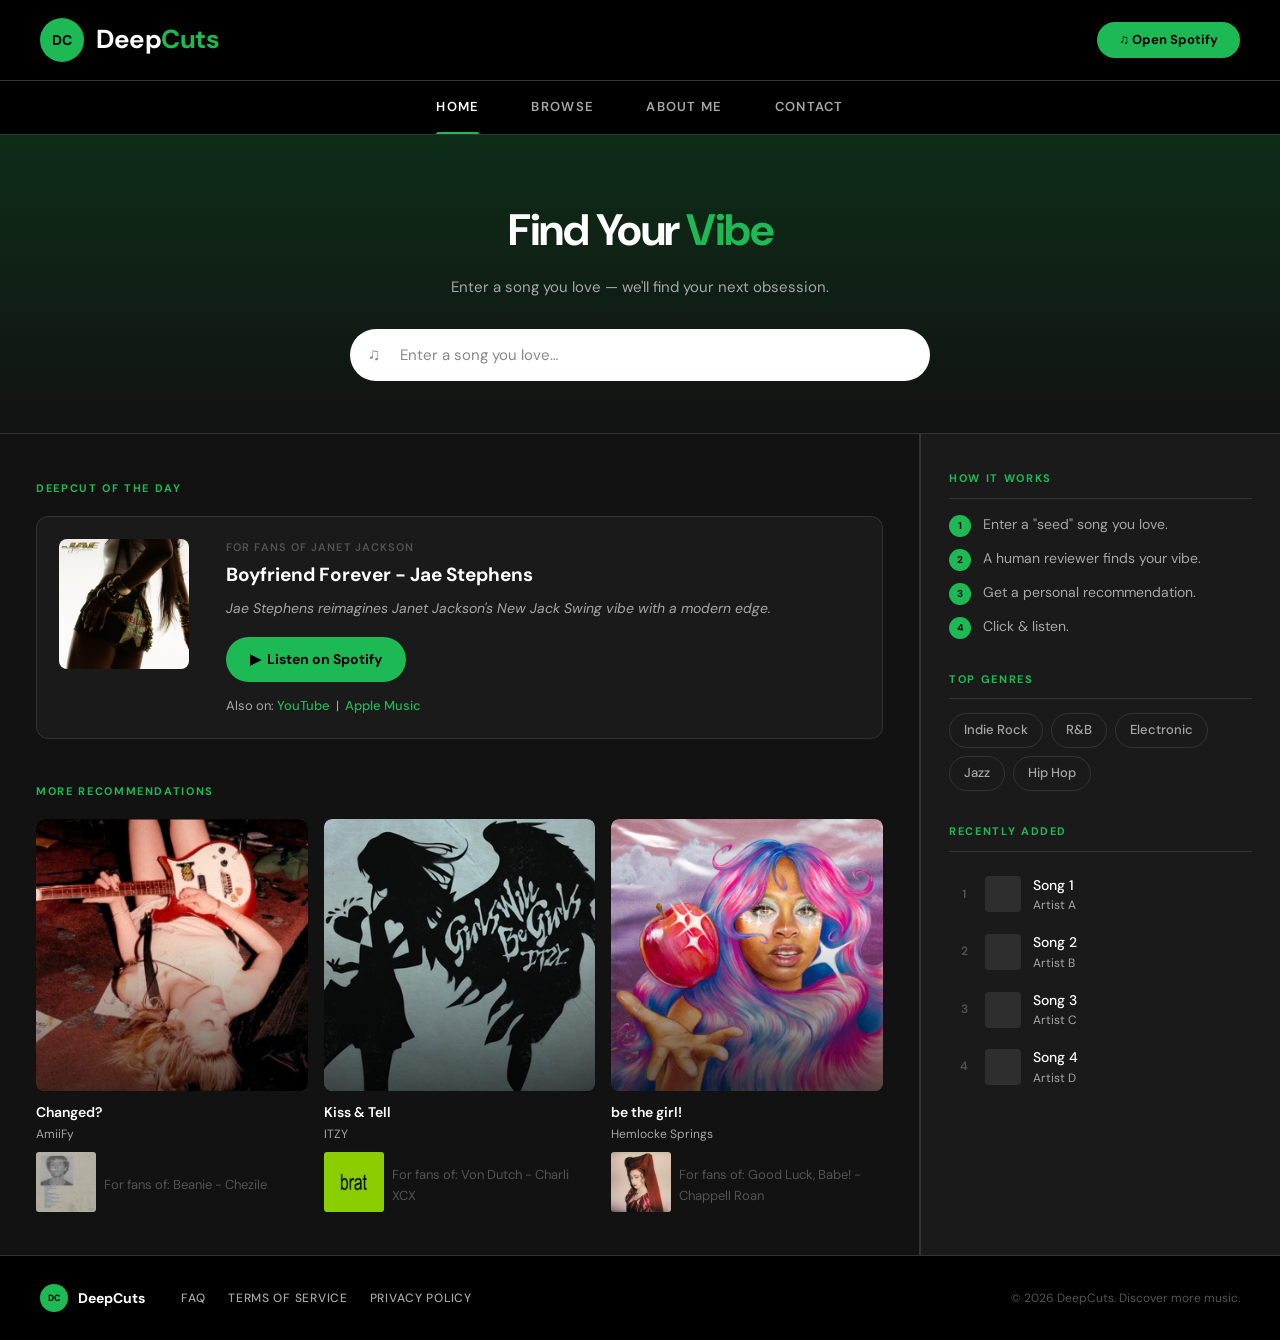
==== index.html @ 5f9bac2a "Add files via upload" ====
<!DOCTYPE html>
<html lang="en">
<head>
  <meta charset="UTF-8">
  <meta name="viewport" content="width=device-width, initial-scale=1.0">
  <meta name="description" content="DeepCuts - Discover music the algorithm missed. Human curated song recommendations based on your taste.">
  <meta name="author" content="DeepCuts">
  <title>DeepCuts - Discover Music</title>
  <link href="https://fonts.googleapis.com/css2?family=DM+Sans:wght@300;400;500;600;700&display=swap" rel="stylesheet">
  <link rel="stylesheet" href="style.css">
</head>
<body>

  <!-- header -->
  <header class="topbar">
    <div class="logo">
      <div class="logo-circle">DC</div>
      <span class="logo-text">Deep<em>Cuts</em></span>
    </div>
    <a href="https://www.spotify.com" target="_blank" class="btn-spotify-top">&#9835; Open Spotify</a>
  </header>

  <!-- nav -->
  <nav>
    <ul>
      <li><a href="index.html" class="active">Home</a></li>
      <li><a href="browse.html">Browse</a></li>
      <li><a href="about.html">About Me</a></li>
      <li><a href="contact.html">Contact</a></li>
    </ul>
  </nav>

  <!-- search hero -->
  <section class="hero">
    <h1>Find Your <em>Vibe</em></h1>
    <p class="hero-sub">Enter a song you love — we'll find your next obsession.</p>
    <div class="search-wrap">
      <span class="search-icon">&#9835;</span>
      <input type="text" placeholder="Enter a song you love…">
    </div>
  </section>

  <!-- main content -->
  <main class="main-grid">

    <!-- left column -->
    <div class="col-left">

      <p class="section-label">DeepCut of the Day</p>

      <!-- featured recommendation -->
      <div class="deepcut-card">
        <img src="TotalSellout.jpg" alt="Total Sellout Album Cover" style="width: 130px; height: 130px; border-radius: 8px; object-fit: cover; flex-shrink: 0;">
        <div class="deepcut-info" style="padding-left: 15px;">
          <p style="font-size: 11px; color: #535353; font-weight: 600; text-transform: uppercase; letter-spacing: 0.1em; margin-bottom: 4px;">For fans of Janet Jackson</p>
          <h2>Boyfriend Forever - Jae Stephens</h2>
          <p class="vibe-desc">Jae Stephens reimagines Janet Jackson's New Jack Swing vibe with a modern edge.</p>
          <a href="https://open.spotify.com/track/6o4tdluxrx4gDOyuweL866?si=fa3138bc7e5a4d0a" target="_blank" class="btn-play">&#9654;&nbsp; Listen on Spotify</a>
          <p class="listen-links">Also on: <a href="#">YouTube</a> &nbsp;|&nbsp; <a href="#">Apple Music</a></p>
        </div>
      </div>

      <p class="section-label">More Recommendations</p>

      <div class="collections-grid">

        <div class="collection-item">
          <a href="https://open.spotify.com/track/40tZACTazLin0giQYAF8It" target="_blank">
            <div class="collection-cover"><img src="Amiify.png" alt="Changed? Album Cover"></div>
          </a>
          <p class="collection-name">Changed?</p>
          <p class="collection-sub">AmiiFy</p>
          <div style="display: flex; align-items: center; gap: 8px; margin-top: 8px;">
            <a href="https://open.spotify.com/track/5e0b9LgOfi3aJSKXFcOWRe" target="_blank">
              <img src="Chezile.jpg" alt="Beanie Seed Cover" style="width: 60px; height: 60px; border-radius: 3px; object-fit: cover; flex-shrink: 0;">
            </a>
            <p style="font-size: 13px; color: #535353;">For fans of: Beanie - Chezile</p>
          </div>
        </div>

        <div class="collection-item">
          <a href="https://open.spotify.com/track/4VdEbMZUwvUqTK9ezuRwcc" target="_blank">
            <div class="collection-cover"><img src="GWBG.png" alt="Kiss and Tell Album Cover"></div>
          </a>
          <p class="collection-name">Kiss &amp; Tell</p>
          <p class="collection-sub">ITZY</p>
          <div style="display: flex; align-items: center; gap: 8px; margin-top: 8px;">
            <a href="https://open.spotify.com/track/3Y1EvIgEVw51XtgNEgpz5c" target="_blank">
              <img src="brat.png" alt="Von Dutch Seed Cover" style="width: 60px; height: 60px; border-radius: 3px; object-fit: cover; flex-shrink: 0;">
            </a>
            <p style="font-size: 13px; color: #535353;">For fans of: Von Dutch - Charli XCX</p>
          </div>
        </div>

        <div class="collection-item">
          <a href="https://open.spotify.com/track/1jHNzk2mWZ8VnGcVewl4Nn" target="_blank">
            <div class="collection-cover"><img src="Hemlocke.jpg" alt="be the girl Album Cover"></div>
          </a>
          <p class="collection-name">be the girl!</p>
          <p class="collection-sub">Hemlocke Springs</p>
          <div style="display: flex; align-items: center; gap: 8px; margin-top: 8px;">
            <a href="https://open.spotify.com/track/0WbMK4wrZ1wFSty9F7FCgu" target="_blank">
              <img src="Chappell.png" alt="Good Luck Babe Seed Cover" style="width: 60px; height: 60px; border-radius: 3px; object-fit: cover; flex-shrink: 0;">
            </a>
            <p style="font-size: 13px; color: #535353;">For fans of: Good Luck, Babe! - Chappell Roan</p>
          </div>
        </div>

      </div>

    </div>

    <div class="divider-v"></div>

    <!-- right column -->
    <div class="col-right">

      <div class="right-section">
        <h3>How It Works</h3>
        <ul class="how-steps">
          <li><span class="step-dot">1</span><span>Enter a "seed" song you love.</span></li>
          <li><span class="step-dot">2</span><span>A human reviewer finds your vibe.</span></li>
          <li><span class="step-dot">3</span><span>Get a personal recommendation.</span></li>
          <li><span class="step-dot">4</span><span>Click &amp; listen.</span></li>
        </ul>
      </div>

      <div class="right-section">
        <h3>Top Genres</h3>
        <div class="genre-list">
          <span class="genre-tag">Indie Rock</span>
          <span class="genre-tag">R&amp;B</span>
          <span class="genre-tag">Electronic</span>
          <span class="genre-tag">Jazz</span>
          <span class="genre-tag">Hip Hop</span>
        </div>
      </div>

      <div class="right-section">
        <h3>Recently Added</h3>
        <div class="recent-list">
          <div class="recent-item">
            <span class="recent-num">1</span>
            <div class="recent-thumb"></div>
            <div class="recent-info">
              <p class="recent-song">Song 1</p>
              <p class="recent-artist">Artist A</p>
            </div>
            <div class="recent-play">&#9654;</div>
          </div>
          <div class="recent-item">
            <span class="recent-num">2</span>
            <div class="recent-thumb"></div>
            <div class="recent-info">
              <p class="recent-song">Song 2</p>
              <p class="recent-artist">Artist B</p>
            </div>
            <div class="recent-play">&#9654;</div>
          </div>
          <div class="recent-item">
            <span class="recent-num">3</span>
            <div class="recent-thumb"></div>
            <div class="recent-info">
              <p class="recent-song">Song 3</p>
              <p class="recent-artist">Artist C</p>
            </div>
            <div class="recent-play">&#9654;</div>
          </div>
          <div class="recent-item">
            <span class="recent-num">4</span>
            <div class="recent-thumb"></div>
            <div class="recent-info">
              <p class="recent-song">Song 4</p>
              <p class="recent-artist">Artist D</p>
            </div>
            <div class="recent-play">&#9654;</div>
          </div>
        </div>
      </div>

    </div>
  </main>

  <!-- footer -->
  <footer>
    <div class="footer-left">
      <div class="footer-logo">
        <div class="footer-logo-mark">DC</div>
        <span class="footer-logo-name">DeepCuts</span>
      </div>
      <div class="footer-links">
        <a href="#">FAQ</a>
        <a href="#">Terms of Service</a>
        <a href="#">Privacy Policy</a>
      </div>
    </div>
    <p class="footer-copy">&copy; 2026 DeepCuts. Discover more music.</p>
  </footer>

</body>
</html>
---- style.css ----
/* DeepCuts - Main Stylesheet */

*, *::before, *::after { box-sizing: border-box; margin: 0; padding: 0; }

:root {
  --black:        #121212;
  --surface:      #1a1a1a;
  --surface2:     #242424;
  --surface3:     #2e2e2e;
  --border:       #333333;
  --green:        #1db954;
  --green-bright: #1ed760;
  --green-glow:   rgba(29, 185, 84, 0.15);
  --white:        #ffffff;
  --muted:        #a7a7a7;
  --dimmed:       #535353;
}

body {
  font-family: 'DM Sans', sans-serif;
  background: var(--black);
  color: var(--white);
  font-size: 15px;
  line-height: 1.6;
}

a { color: inherit; text-decoration: none; }

/* ── TOP BAR ── */
.topbar {
  display: flex;
  align-items: center;
  justify-content: space-between;
  padding: 18px 40px;
  background: #000;
  border-bottom: 1px solid var(--border);
  position: sticky;
  top: 0;
  z-index: 100;
}

.logo { display: flex; align-items: center; gap: 12px; }

.logo-circle {
  width: 44px;
  height: 44px;
  border-radius: 50%;
  background: var(--green);
  display: flex;
  align-items: center;
  justify-content: center;
  font-size: 14px;
  font-weight: 700;
  color: #000;
}

.logo-text { font-size: 26px; font-weight: 700; letter-spacing: -0.5px; }
.logo-text em { font-style: normal; color: var(--green); }

.btn-spotify-top {
  padding: 8px 22px;
  border-radius: 20px;
  background: var(--green);
  color: #000;
  font-size: 13px;
  font-weight: 700;
  transition: background 0.15s, transform 0.1s;
}

.btn-spotify-top:hover { background: var(--green-bright); transform: scale(1.03); }

/* ── NAV ── */
nav {
  background: #000;
  border-bottom: 1px solid var(--border);
  padding: 0 40px;
}

nav ul { display: flex; list-style: none; justify-content: center; }

nav ul li a {
  display: block;
  padding: 16px 26px;
  font-size: 13px;
  font-weight: 600;
  letter-spacing: 0.1em;
  text-transform: uppercase;
  color: var(--muted);
  position: relative;
  transition: color 0.2s;
}

nav ul li a::after {
  content: '';
  position: absolute;
  bottom: 0;
  left: 26px;
  right: 26px;
  height: 2px;
  background: var(--green);
  transform: scaleX(0);
  transition: transform 0.2s;
  border-radius: 2px 2px 0 0;
}

nav ul li a:hover,
nav ul li a.active { color: var(--white); }
nav ul li a:hover::after,
nav ul li a.active::after { transform: scaleX(1); }

/* ── HERO ── */
.hero {
  padding: 60px 40px 52px;
  text-align: center;
  background: linear-gradient(180deg, #0d2d18 0%, #121212 100%);
  border-bottom: 1px solid var(--border);
}

.hero h1 { font-size: 44px; font-weight: 700; letter-spacing: -1.5px; margin-bottom: 10px; }
.hero h1 em { font-style: normal; color: var(--green); }
.hero-sub { font-size: 15px; color: var(--muted); margin-bottom: 30px; }

.search-wrap { max-width: 580px; margin: 0 auto; position: relative; }

.search-wrap input {
  width: 100%;
  padding: 16px 20px 16px 50px;
  border: none;
  border-radius: 30px;
  font-family: 'DM Sans', sans-serif;
  font-size: 15px;
  background: var(--white);
  color: #000;
  outline: none;
  transition: box-shadow 0.2s;
}

.search-wrap input::placeholder { color: #888; }
.search-wrap input:focus { box-shadow: 0 0 0 3px var(--green); }

.search-icon {
  position: absolute;
  left: 18px;
  top: 50%;
  transform: translateY(-50%);
  font-size: 17px;
  pointer-events: none;
  color: #888;
}

/* ── PAGE HERO (inner pages) ── */
.page-hero {
  text-align: center;
  padding: 50px 40px;
  background: linear-gradient(180deg, #0d2d18 0%, #121212 100%);
  border-bottom: 1px solid var(--border);
}

.page-hero h1 { font-size: 40px; font-weight: 700; letter-spacing: -1px; margin-bottom: 10px; }
.page-hero h1 em { font-style: normal; color: var(--green); }
.page-hero p { color: var(--muted); font-size: 15px; }

/* ── SECTION LABEL ── */
.section-label {
  font-size: 11px;
  font-weight: 700;
  letter-spacing: 0.15em;
  text-transform: uppercase;
  color: var(--green);
  margin-bottom: 18px;
  margin-top: 10px;
}

/* ── MAIN GRID (home) ── */
.main-grid { display: grid; grid-template-columns: 1fr 1px 360px; min-height: 60vh; }
.divider-v { background: var(--border); }
.col-left { padding: 36px; }

/* ── DEEPCUT CARD ── */
.deepcut-card {
  display: grid;
  grid-template-columns: 130px 1fr;
  gap: 22px;
  margin-bottom: 44px;
  padding: 22px;
  background: var(--surface);
  border-radius: 12px;
  border: 1px solid var(--border);
  transition: background 0.2s;
}

.deepcut-card:hover { background: var(--surface2); }

.album-placeholder {
  background: var(--surface3);
  border-radius: 6px;
  display: flex;
  align-items: center;
  justify-content: center;
  font-size: 11px;
  color: var(--dimmed);
  aspect-ratio: 1;
}

.album-placeholder img {
  width: 100%;
  height: 100%;
  object-fit: cover;
  border-radius: 6px;
}

.deepcut-info h2 { font-size: 19px; font-weight: 700; margin-bottom: 6px; }
.deepcut-info .vibe-desc { font-size: 14px; color: var(--muted); font-style: italic; margin-bottom: 18px; }

.btn-play {
  display: inline-flex;
  align-items: center;
  gap: 8px;
  padding: 11px 24px;
  border-radius: 24px;
  background: var(--green);
  color: #000;
  font-size: 14px;
  font-weight: 700;
  transition: background 0.15s, transform 0.1s;
  margin-bottom: 14px;
}

.btn-play:hover { background: var(--green-bright); transform: scale(1.03); }

.listen-links { font-size: 13px; color: var(--muted); }
.listen-links a { color: var(--green); font-weight: 500; }
.listen-links a:hover { text-decoration: underline; }

/* ── COLLECTIONS ── */
.collections-grid { display: grid; grid-template-columns: repeat(3, 1fr); gap: 16px; margin-top: 18px; }
.collection-item { cursor: pointer; }

.collection-cover {
  background: var(--surface3);
  border-radius: 8px;
  aspect-ratio: 1;
  display: flex;
  align-items: flex-end;
  padding: 12px;
  margin-bottom: 10px;
  position: relative;
  overflow: hidden;
  transition: transform 0.2s;
}

.collection-cover img {
  position: absolute;
  inset: 0;
  width: 100%;
  height: 100%;
  object-fit: cover;
  border-radius: 8px;
}

.collection-item:hover .collection-cover { transform: scale(1.03); }

.collection-cover::after {
  content: '';
  position: absolute;
  inset: 0;
  background: linear-gradient(to bottom, transparent 40%, rgba(0,0,0,0.65));
  z-index: 1;
}

.cover-label { position: relative; z-index: 2; font-size: 11px; color: rgba(255,255,255,0.4); }
.collection-name { font-size: 14px; font-weight: 600; margin-bottom: 2px; }
.collection-sub { font-size: 12px; color: var(--muted); }

/* ── RIGHT COLUMN ── */
.col-right { padding: 36px 28px; background: var(--surface); border-left: 1px solid var(--border); }
.right-section { margin-bottom: 32px; }

.right-section h3 {
  font-size: 11px;
  font-weight: 700;
  letter-spacing: 0.15em;
  text-transform: uppercase;
  color: var(--green);
  margin-bottom: 14px;
  padding-bottom: 10px;
  border-bottom: 1px solid var(--border);
}

.how-steps { list-style: none; display: flex; flex-direction: column; gap: 10px; }

.how-steps li {
  font-size: 14px;
  color: var(--muted);
  display: flex;
  gap: 12px;
  align-items: flex-start;
}

.step-dot {
  width: 22px;
  height: 22px;
  min-width: 22px;
  border-radius: 50%;
  background: var(--green);
  color: #000;
  font-size: 10px;
  font-weight: 700;
  display: flex;
  align-items: center;
  justify-content: center;
  margin-top: 2px;
}

.genre-list { display: flex; flex-wrap: wrap; gap: 8px; }

.genre-tag {
  padding: 6px 14px;
  border: 1.5px solid var(--border);
  border-radius: 20px;
  font-size: 13px;
  font-weight: 500;
  color: var(--muted);
  cursor: pointer;
  transition: border-color 0.15s, color 0.15s, background 0.15s;
}

.genre-tag:hover { border-color: var(--green); color: var(--green); background: var(--green-glow); }

.recent-list { display: flex; flex-direction: column; }

.recent-item {
  display: flex;
  align-items: center;
  gap: 12px;
  padding: 8px 6px;
  border-radius: 6px;
  cursor: pointer;
  transition: background 0.15s;
}

.recent-item:hover { background: var(--surface2); }
.recent-num { font-size: 12px; color: var(--dimmed); font-weight: 600; min-width: 18px; text-align: center; }
.recent-thumb { width: 36px; height: 36px; background: var(--surface3); border-radius: 4px; flex-shrink: 0; overflow: hidden; }
.recent-thumb img { width: 100%; height: 100%; object-fit: cover; }
.recent-info { flex: 1; }
.recent-song { font-size: 14px; font-weight: 500; }
.recent-artist { font-size: 12px; color: var(--muted); }

.recent-play {
  width: 28px;
  height: 28px;
  border-radius: 50%;
  background: var(--green);
  color: #000;
  font-size: 10px;
  display: flex;
  align-items: center;
  justify-content: center;
  opacity: 0;
  transition: opacity 0.15s;
  flex-shrink: 0;
}

.recent-item:hover .recent-play { opacity: 1; }

/* ── ABOUT PAGE ── */
.about-content { max-width: 860px; margin: 0 auto; padding: 48px 40px; }
.about-section { margin-bottom: 48px; }

.about-section h2 {
  font-size: 11px;
  font-weight: 700;
  letter-spacing: 0.15em;
  text-transform: uppercase;
  color: var(--green);
  margin-bottom: 16px;
  padding-bottom: 10px;
  border-bottom: 1px solid var(--border);
}

.about-section p { color: var(--muted); font-size: 15px; line-height: 1.8; margin-bottom: 12px; }

.about-cards { display: flex; gap: 16px; flex-wrap: wrap; margin-top: 10px; }

.about-card {
  background: var(--surface);
  border: 1px solid var(--border);
  border-radius: 12px;
  padding: 22px;
  flex: 1;
  min-width: 200px;
  transition: background 0.2s;
}

.about-card:hover { background: var(--surface2); }
.about-card h3 { color: var(--white); font-size: 15px; margin-bottom: 10px; }
.about-card p { color: var(--muted); font-size: 14px; line-height: 1.7; margin: 0; }

.team-card {
  background: var(--surface);
  border: 1px solid var(--border);
  border-radius: 12px;
  padding: 24px;
  display: flex;
  align-items: center;
  gap: 24px;
}

.team-avatar {
  width: 80px;
  height: 80px;
  min-width: 80px;
  background: var(--surface3);
  border-radius: 50%;
  display: flex;
  align-items: center;
  justify-content: center;
  font-size: 11px;
  color: var(--dimmed);
  overflow: hidden;
}

.team-avatar img { width: 100%; height: 100%; object-fit: cover; border-radius: 50%; }
.team-name { font-size: 18px; font-weight: 700; margin-bottom: 4px; }
.team-role { color: var(--green); font-size: 13px; margin-bottom: 10px; }
.team-bio { color: var(--muted); font-size: 14px; line-height: 1.7; }

/* ── CONTACT PAGE ── */
.contact-content { max-width: 860px; margin: 0 auto; padding: 48px 40px; }

.contact-grid { display: flex; gap: 32px; flex-wrap: wrap; }

.contact-info { flex: 1; min-width: 220px; }

.contact-info h2 {
  font-size: 11px;
  font-weight: 700;
  letter-spacing: 0.15em;
  text-transform: uppercase;
  color: var(--green);
  margin-bottom: 16px;
  padding-bottom: 10px;
  border-bottom: 1px solid var(--border);
}

.contact-info p { color: var(--muted); font-size: 14px; line-height: 1.8; margin-bottom: 20px; }

.contact-detail {
  display: flex;
  align-items: center;
  gap: 12px;
  margin-bottom: 14px;
  color: var(--muted);
  font-size: 14px;
}

.contact-detail span { color: var(--green); font-size: 16px; }
.contact-detail a { color: var(--muted); transition: color 0.15s; }
.contact-detail a:hover { color: var(--green); }

.platform-section { margin-top: 28px; }

.platform-section h2 {
  font-size: 11px;
  font-weight: 700;
  letter-spacing: 0.15em;
  text-transform: uppercase;
  color: var(--green);
  margin-bottom: 16px;
  padding-bottom: 10px;
  border-bottom: 1px solid var(--border);
}

.platform-buttons { display: flex; flex-direction: column; gap: 10px; }

.platform-btn {
  background: var(--surface);
  border: 1px solid var(--border);
  color: var(--muted);
  padding: 12px 16px;
  border-radius: 8px;
  font-size: 13px;
  font-weight: 500;
  display: flex;
  align-items: center;
  gap: 10px;
  transition: border-color 0.2s, color 0.2s, background 0.2s;
}

.platform-btn:hover { border-color: var(--green); color: var(--green); background: var(--green-glow); }

.contact-form-wrap {
  flex: 2;
  min-width: 280px;
  background: var(--surface);
  border: 1px solid var(--border);
  border-radius: 12px;
  padding: 28px;
}

.contact-form-wrap h2 {
  font-size: 11px;
  font-weight: 700;
  letter-spacing: 0.15em;
  text-transform: uppercase;
  color: var(--green);
  margin-bottom: 22px;
  padding-bottom: 10px;
  border-bottom: 1px solid var(--border);
}

.form-group { margin-bottom: 18px; }

.form-group label {
  display: block;
  color: var(--muted);
  font-size: 13px;
  margin-bottom: 6px;
  font-weight: 500;
}

.form-group input,
.form-group select,
.form-group textarea {
  width: 100%;
  padding: 11px 14px;
  background: var(--surface2);
  border: 1px solid var(--border);
  border-radius: 8px;
  color: var(--white);
  font-size: 14px;
  font-family: 'DM Sans', sans-serif;
  outline: none;
  transition: border-color 0.2s;
}

.form-group input:focus,
.form-group select:focus,
.form-group textarea:focus { border-color: var(--green); }

.form-group select option { background: var(--surface2); }
.form-group textarea { resize: vertical; min-height: 110px; }

.form-submit {
  width: 100%;
  padding: 13px;
  background: var(--green);
  color: #000;
  border: none;
  border-radius: 24px;
  font-size: 14px;
  font-weight: 700;
  font-family: 'DM Sans', sans-serif;
  cursor: pointer;
  transition: background 0.15s, transform 0.1s;
}

.form-submit:hover { background: var(--green-bright); transform: scale(1.01); }

/* ── BROWSE PAGE ── */
.browse-content { max-width: 960px; margin: 0 auto; padding: 48px 40px; }
.browse-section { margin-bottom: 52px; }

.browse-section h2 {
  font-size: 11px;
  font-weight: 700;
  letter-spacing: 0.15em;
  text-transform: uppercase;
  color: var(--green);
  margin-bottom: 16px;
  padding-bottom: 10px;
  border-bottom: 1px solid var(--border);
}

.browse-section p { color: var(--muted); font-size: 14px; line-height: 1.8; margin-bottom: 20px; }

/* table */
.song-table { width: 100%; border-collapse: collapse; font-size: 14px; }

.song-table th {
  text-align: left;
  padding: 12px 16px;
  color: var(--green);
  font-size: 11px;
  font-weight: 700;
  letter-spacing: 0.1em;
  text-transform: uppercase;
  border-bottom: 1px solid var(--border);
}

.song-table td {
  padding: 14px 16px;
  color: var(--muted);
  border-bottom: 1px solid var(--border);
  vertical-align: middle;
}

.song-table tr:hover td { background: var(--surface); color: var(--white); }
.song-table td:first-child { color: var(--dimmed); font-weight: 600; }
.song-table .song-title { color: var(--white); font-weight: 500; }

.vibe-badge {
  padding: 4px 10px;
  border: 1px solid var(--border);
  border-radius: 12px;
  font-size: 12px;
  color: var(--muted);
  display: inline-block;
}

/* video */
.video-wrap {
  background: var(--surface);
  border: 1px solid var(--border);
  border-radius: 12px;
  overflow: hidden;
}

.video-wrap video { width: 100%; display: block; max-height: 400px; object-fit: cover; }
.video-caption { padding: 16px 20px; color: var(--muted); font-size: 14px; }
.video-caption strong { color: var(--white); }

/* browse cards */
.browse-cards { display: grid; grid-template-columns: repeat(3, 1fr); gap: 16px; }

.browse-card {
  background: var(--surface);
  border: 1px solid var(--border);
  border-radius: 12px;
  overflow: hidden;
  cursor: pointer;
  transition: background 0.2s, transform 0.2s;
}

.browse-card:hover { background: var(--surface2); transform: translateY(-3px); }

.browse-card-cover {
  aspect-ratio: 1;
  background: var(--surface3);
  display: flex;
  align-items: center;
  justify-content: center;
  font-size: 11px;
  color: var(--dimmed);
  overflow: hidden;
}

.browse-card-cover img { width: 100%; height: 100%; object-fit: cover; }

.browse-card-info { padding: 14px 16px; }
.browse-card-info h3 { font-size: 14px; font-weight: 600; margin-bottom: 4px; }
.browse-card-info p { font-size: 12px; color: var(--muted); }

/* ── FOOTER ── */
footer {
  display: flex;
  align-items: center;
  justify-content: space-between;
  padding: 28px 40px;
  background: #000;
  border-top: 1px solid var(--border);
}

.footer-left { display: flex; align-items: center; gap: 36px; }
.footer-logo { display: flex; align-items: center; gap: 10px; }

.footer-logo-mark {
  width: 28px;
  height: 28px;
  border-radius: 50%;
  background: var(--green);
  display: flex;
  align-items: center;
  justify-content: center;
  font-size: 9px;
  font-weight: 700;
  color: #000;
}

.footer-logo-name { font-size: 14px; font-weight: 700; }
.footer-links { display: flex; gap: 22px; }

.footer-links a {
  font-size: 12px;
  font-weight: 500;
  color: var(--muted);
  text-transform: uppercase;
  letter-spacing: 0.06em;
  transition: color 0.15s;
}

.footer-links a:hover { color: var(--green); }
.footer-copy { font-size: 12px; color: var(--dimmed); }

/* ── RESPONSIVE ── */
@media (max-width: 900px) {
  .topbar { padding: 14px 20px; flex-wrap: wrap; gap: 12px; }
  nav { padding: 0 20px; }
  nav ul { flex-wrap: wrap; justify-content: center; }
  nav ul li a { padding: 12px 14px; }
  .hero, .page-hero { padding: 40px 20px; }
  .hero h1, .page-hero h1 { font-size: 32px; }
  .main-grid { grid-template-columns: 1fr; }
  .divider-v { display: none; }
  .col-left, .col-right { padding: 24px 20px; }
  .col-right { border-left: none; border-top: 1px solid var(--border); }
  .collections-grid, .browse-cards { grid-template-columns: repeat(2, 1fr); }
  .about-content, .contact-content, .browse-content { padding: 32px 20px; }
  footer { flex-direction: column; align-items: flex-start; gap: 16px; padding: 24px 20px; }
  .footer-left { flex-wrap: wrap; gap: 16px; }
}
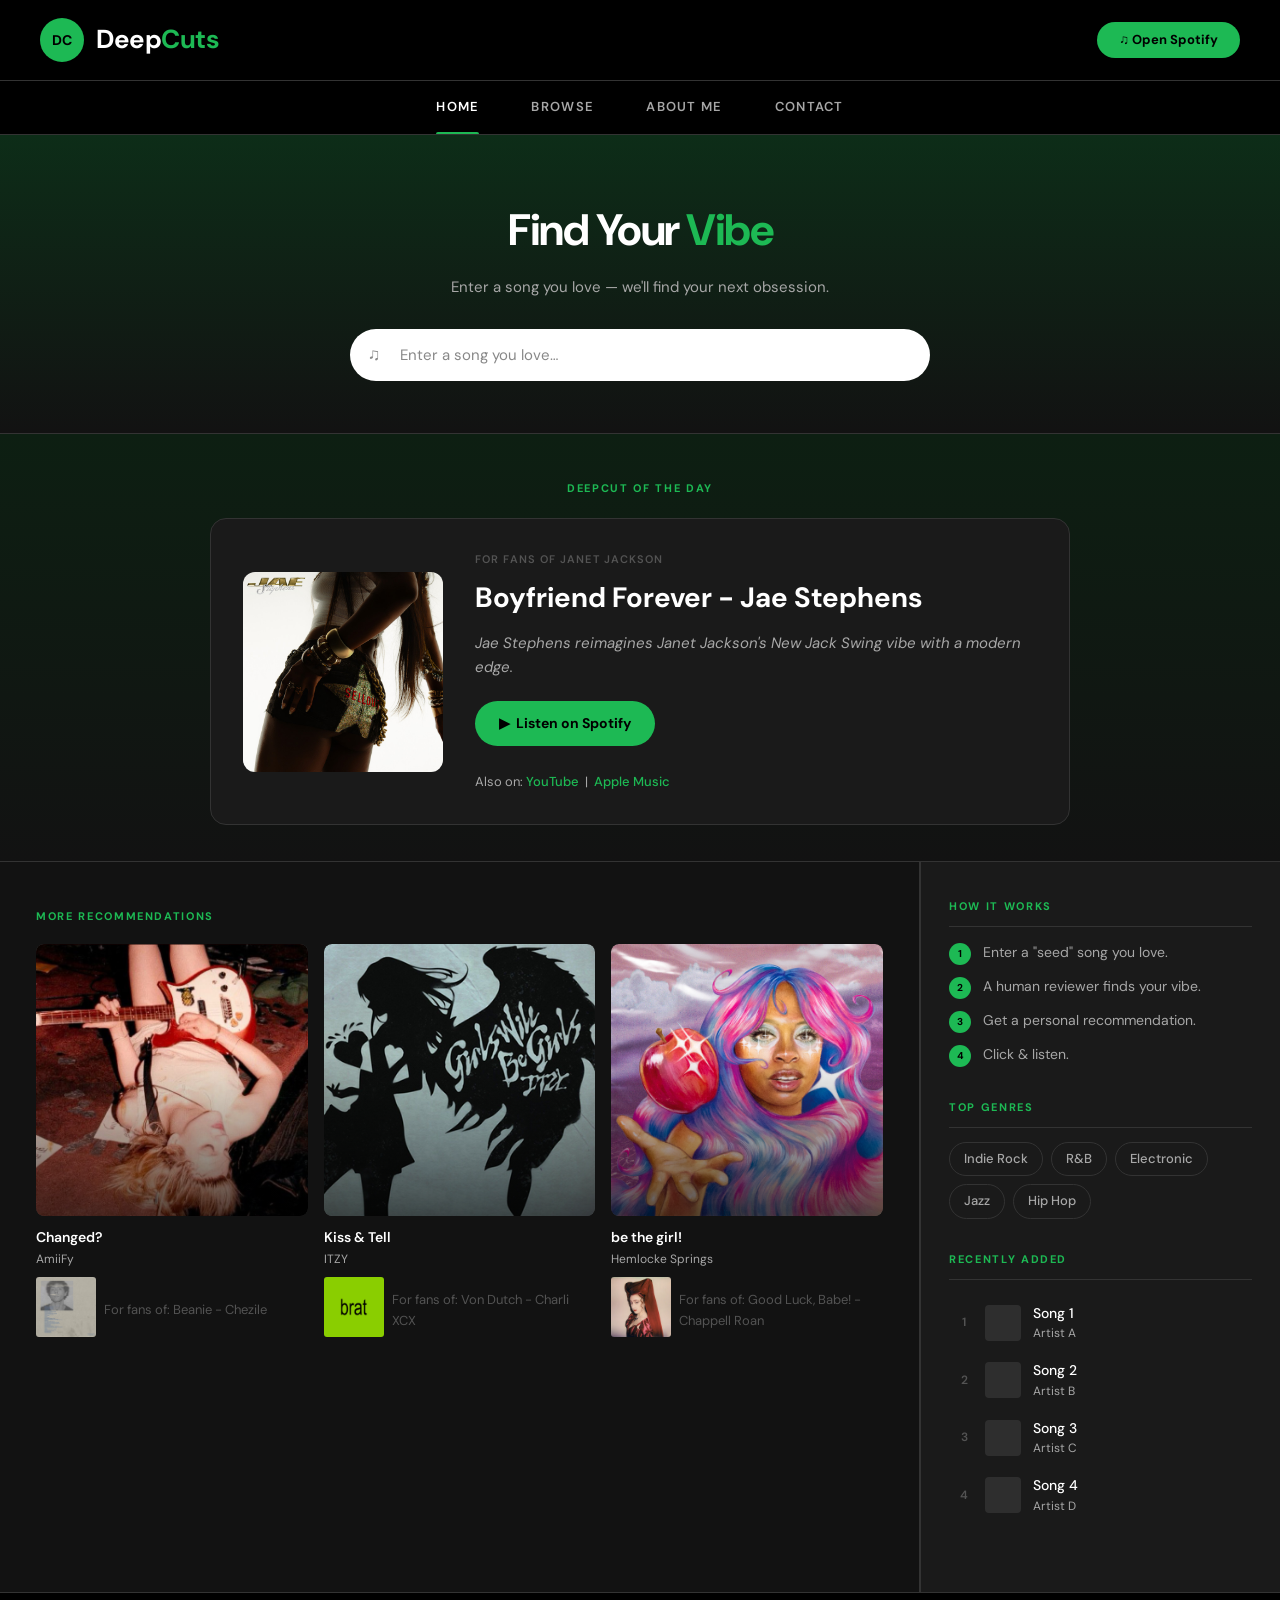
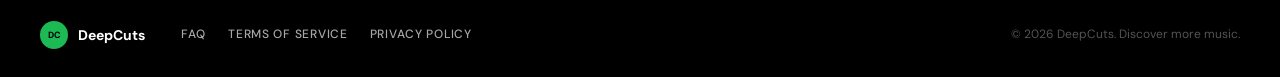
==== commit c5817e81: "Add files via upload" ====
--- a/index.html
+++ b/index.html
@@ -40,25 +40,26 @@
     </div>
   </section>
 
+  <!-- deepcut of the day - full width -->
+  <section style="padding: 36px 40px; border-bottom: 1px solid #333; background: linear-gradient(180deg, #0d1f12 0%, #121212 100%);">
+    <p class="section-label" style="text-align: center; margin-bottom: 20px;">DeepCut of the Day</p>
+    <div style="max-width: 860px; margin: 0 auto; display: flex; gap: 32px; align-items: center; background: #1a1a1a; border: 1px solid #333; border-radius: 16px; padding: 32px;">
+      <img src="TotalSellout.jpg" alt="Total Sellout Album Cover" style="width: 200px; height: 200px; border-radius: 12px; object-fit: cover; flex-shrink: 0;">
+      <div>
+        <p style="font-size: 11px; color: #535353; font-weight: 600; text-transform: uppercase; letter-spacing: 0.1em; margin-bottom: 8px;">For fans of Janet Jackson</p>
+        <h2 style="font-size: 28px; font-weight: 700; margin-bottom: 10px;">Boyfriend Forever - Jae Stephens</h2>
+        <p style="font-size: 15px; color: #a7a7a7; font-style: italic; margin-bottom: 22px;">Jae Stephens reimagines Janet Jackson's New Jack Swing vibe with a modern edge.</p>
+        <a href="https://open.spotify.com/track/6o4tdluxrx4gDOyuweL866?si=fa3138bc7e5a4d0a" target="_blank" class="btn-play">&#9654;&nbsp; Listen on Spotify</a>
+        <p class="listen-links" style="margin-top: 12px;">Also on: <a href="#">YouTube</a> &nbsp;|&nbsp; <a href="#">Apple Music</a></p>
+      </div>
+    </div>
+  </section>
+
   <!-- main content -->
   <main class="main-grid">
 
     <!-- left column -->
     <div class="col-left">
-
-      <p class="section-label">DeepCut of the Day</p>
-
-      <!-- featured recommendation -->
-      <div class="deepcut-card">
-        <img src="TotalSellout.jpg" alt="Total Sellout Album Cover" style="width: 130px; height: 130px; border-radius: 8px; object-fit: cover; flex-shrink: 0;">
-        <div class="deepcut-info" style="padding-left: 15px;">
-          <p style="font-size: 11px; color: #535353; font-weight: 600; text-transform: uppercase; letter-spacing: 0.1em; margin-bottom: 4px;">For fans of Janet Jackson</p>
-          <h2>Boyfriend Forever - Jae Stephens</h2>
-          <p class="vibe-desc">Jae Stephens reimagines Janet Jackson's New Jack Swing vibe with a modern edge.</p>
-          <a href="https://open.spotify.com/track/6o4tdluxrx4gDOyuweL866?si=fa3138bc7e5a4d0a" target="_blank" class="btn-play">&#9654;&nbsp; Listen on Spotify</a>
-          <p class="listen-links">Also on: <a href="#">YouTube</a> &nbsp;|&nbsp; <a href="#">Apple Music</a></p>
-        </div>
-      </div>
 
       <p class="section-label">More Recommendations</p>
 
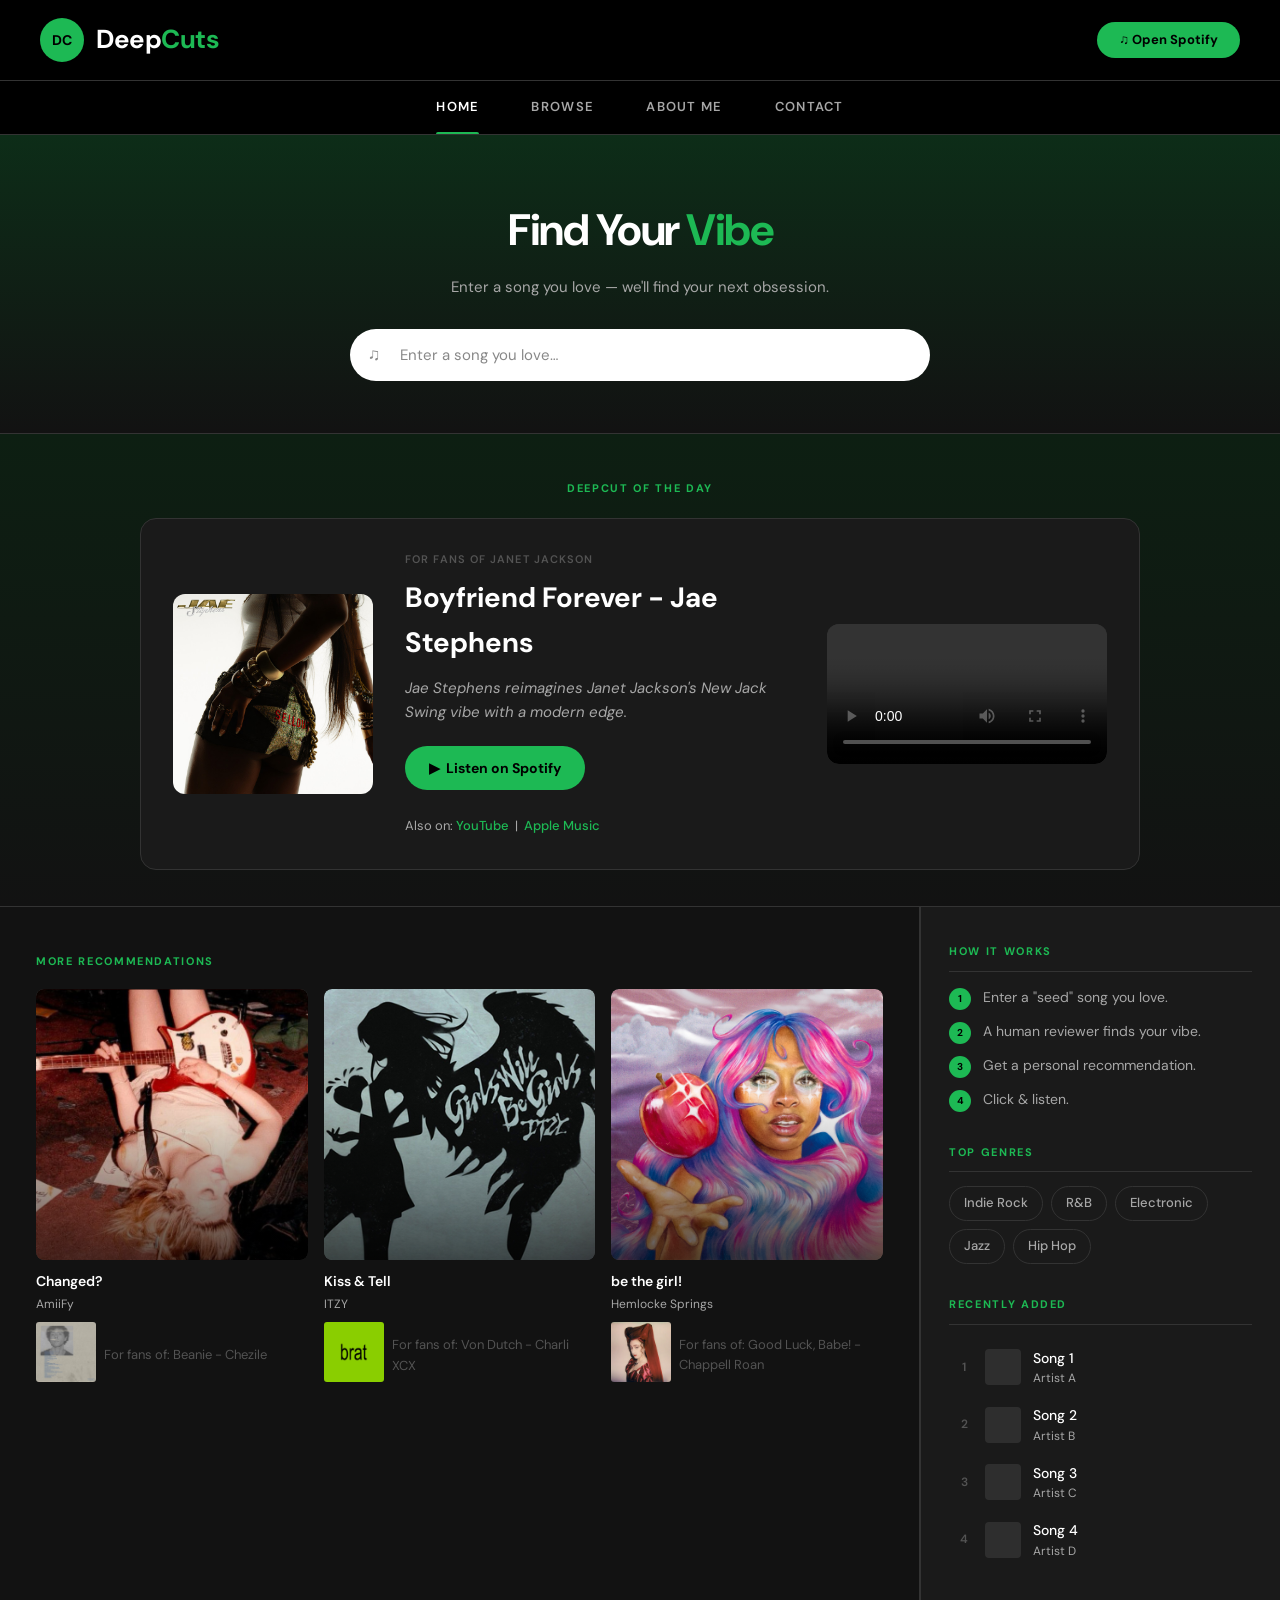
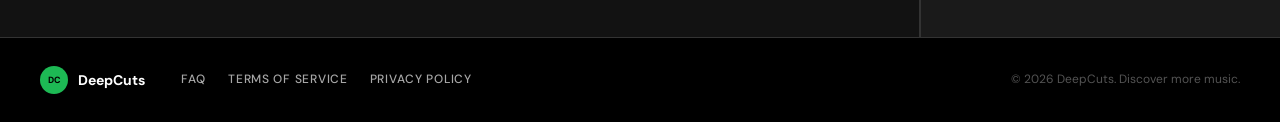
==== commit 1531d35f: "Add files via upload" ====
--- a/index.html
+++ b/index.html
@@ -43,15 +43,20 @@
   <!-- deepcut of the day - full width -->
   <section style="padding: 36px 40px; border-bottom: 1px solid #333; background: linear-gradient(180deg, #0d1f12 0%, #121212 100%);">
     <p class="section-label" style="text-align: center; margin-bottom: 20px;">DeepCut of the Day</p>
-    <div style="max-width: 860px; margin: 0 auto; display: flex; gap: 32px; align-items: center; background: #1a1a1a; border: 1px solid #333; border-radius: 16px; padding: 32px;">
+    <div style="max-width: 1000px; margin: 0 auto; display: flex; gap: 32px; align-items: center; background: #1a1a1a; border: 1px solid #333; border-radius: 16px; padding: 32px; flex-wrap: wrap;">
       <img src="TotalSellout.jpg" alt="Total Sellout Album Cover" style="width: 200px; height: 200px; border-radius: 12px; object-fit: cover; flex-shrink: 0;">
-      <div>
+      <div style="flex: 1; min-width: 200px;">
         <p style="font-size: 11px; color: #535353; font-weight: 600; text-transform: uppercase; letter-spacing: 0.1em; margin-bottom: 8px;">For fans of Janet Jackson</p>
         <h2 style="font-size: 28px; font-weight: 700; margin-bottom: 10px;">Boyfriend Forever - Jae Stephens</h2>
         <p style="font-size: 15px; color: #a7a7a7; font-style: italic; margin-bottom: 22px;">Jae Stephens reimagines Janet Jackson's New Jack Swing vibe with a modern edge.</p>
         <a href="https://open.spotify.com/track/6o4tdluxrx4gDOyuweL866?si=fa3138bc7e5a4d0a" target="_blank" class="btn-play">&#9654;&nbsp; Listen on Spotify</a>
         <p class="listen-links" style="margin-top: 12px;">Also on: <a href="#">YouTube</a> &nbsp;|&nbsp; <a href="#">Apple Music</a></p>
       </div>
+      <!-- video tag -->
+      <video controls style="width: 280px; border-radius: 12px; flex-shrink: 0; background: #2e2e2e;">
+        <source src="BFFE.mp4" type="video/mp4">
+        Your browser does not support the video tag.
+      </video>
     </div>
   </section>
 
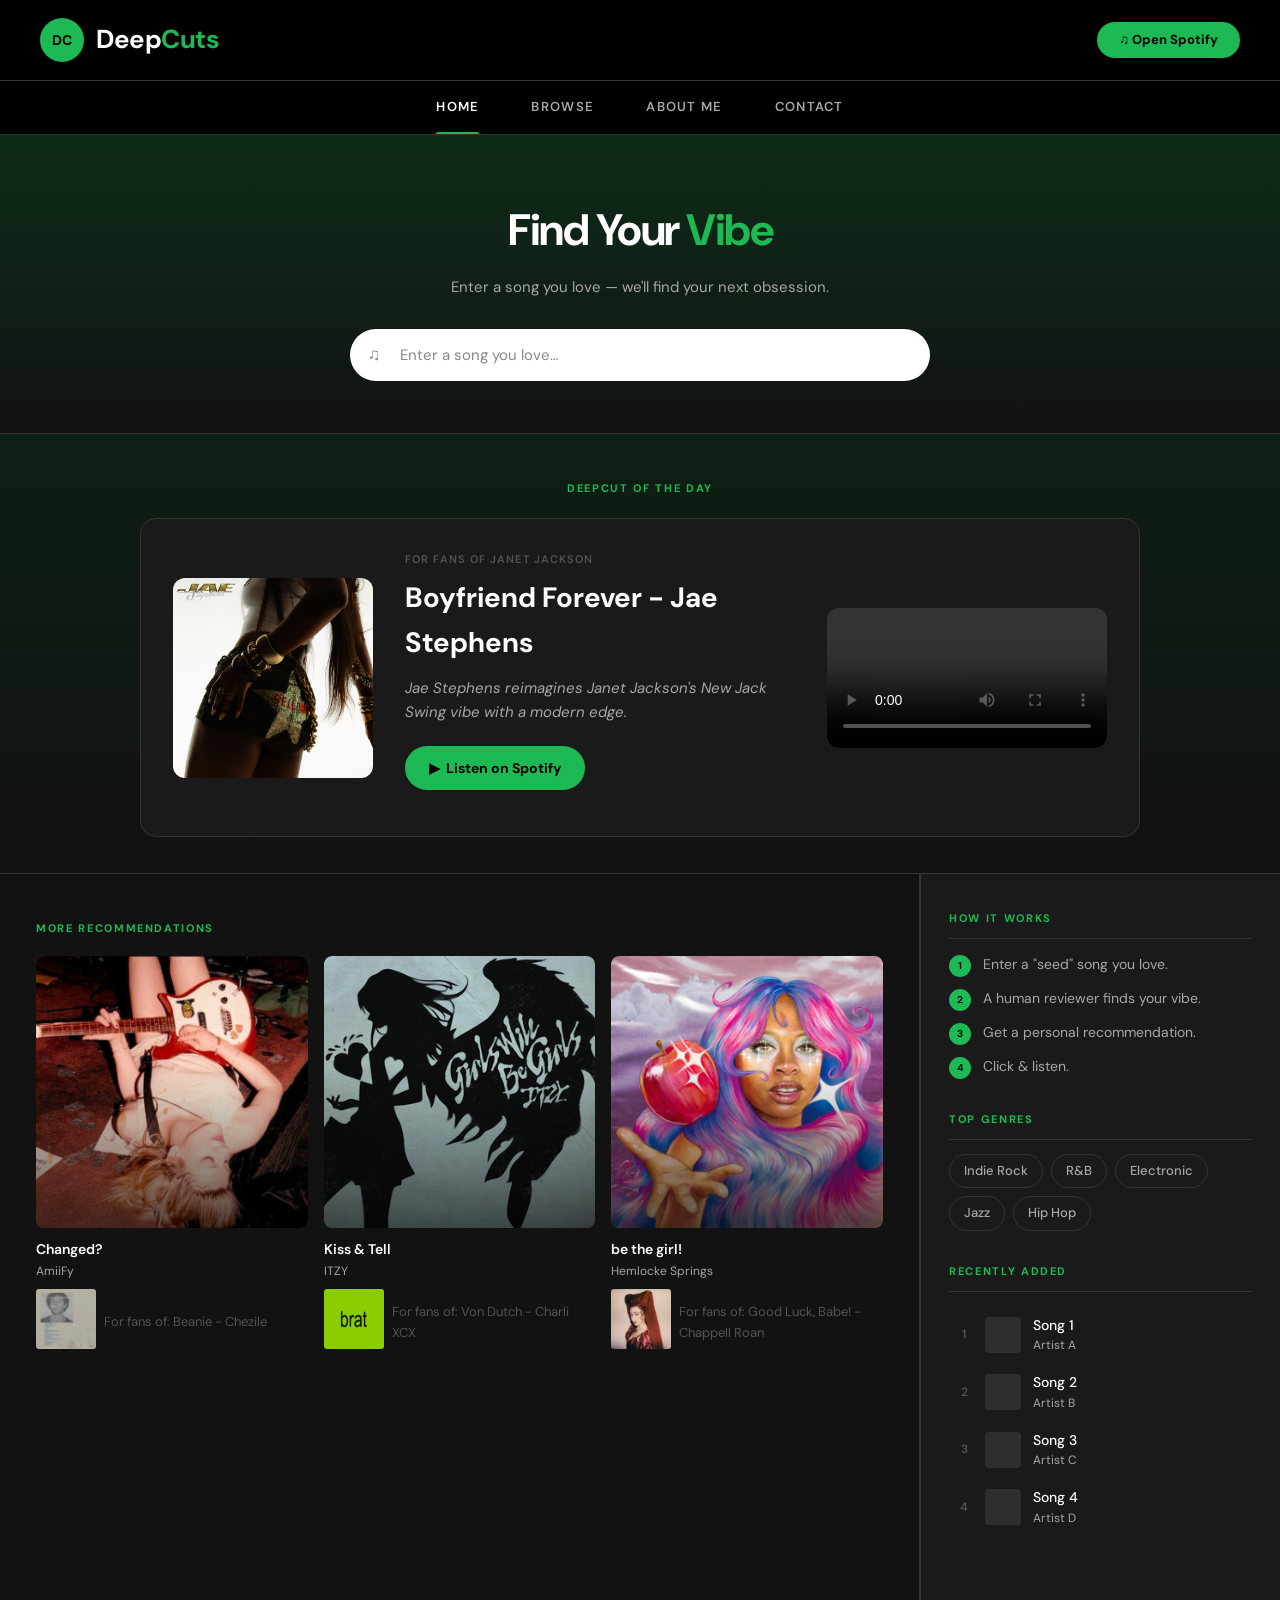
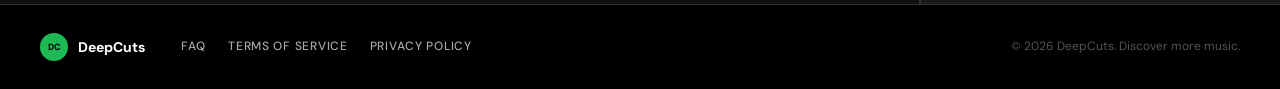
==== commit 55355af8: "Remove 'Also on' links from index.html Removed the 'Also on' links section from the content." ====
--- a/index.html
+++ b/index.html
@@ -50,7 +50,6 @@
         <h2 style="font-size: 28px; font-weight: 700; margin-bottom: 10px;">Boyfriend Forever - Jae Stephens</h2>
         <p style="font-size: 15px; color: #a7a7a7; font-style: italic; margin-bottom: 22px;">Jae Stephens reimagines Janet Jackson's New Jack Swing vibe with a modern edge.</p>
         <a href="https://open.spotify.com/track/6o4tdluxrx4gDOyuweL866?si=fa3138bc7e5a4d0a" target="_blank" class="btn-play">&#9654;&nbsp; Listen on Spotify</a>
-        <p class="listen-links" style="margin-top: 12px;">Also on: <a href="#">YouTube</a> &nbsp;|&nbsp; <a href="#">Apple Music</a></p>
       </div>
       <!-- video tag -->
       <video controls style="width: 280px; border-radius: 12px; flex-shrink: 0; background: #2e2e2e;">
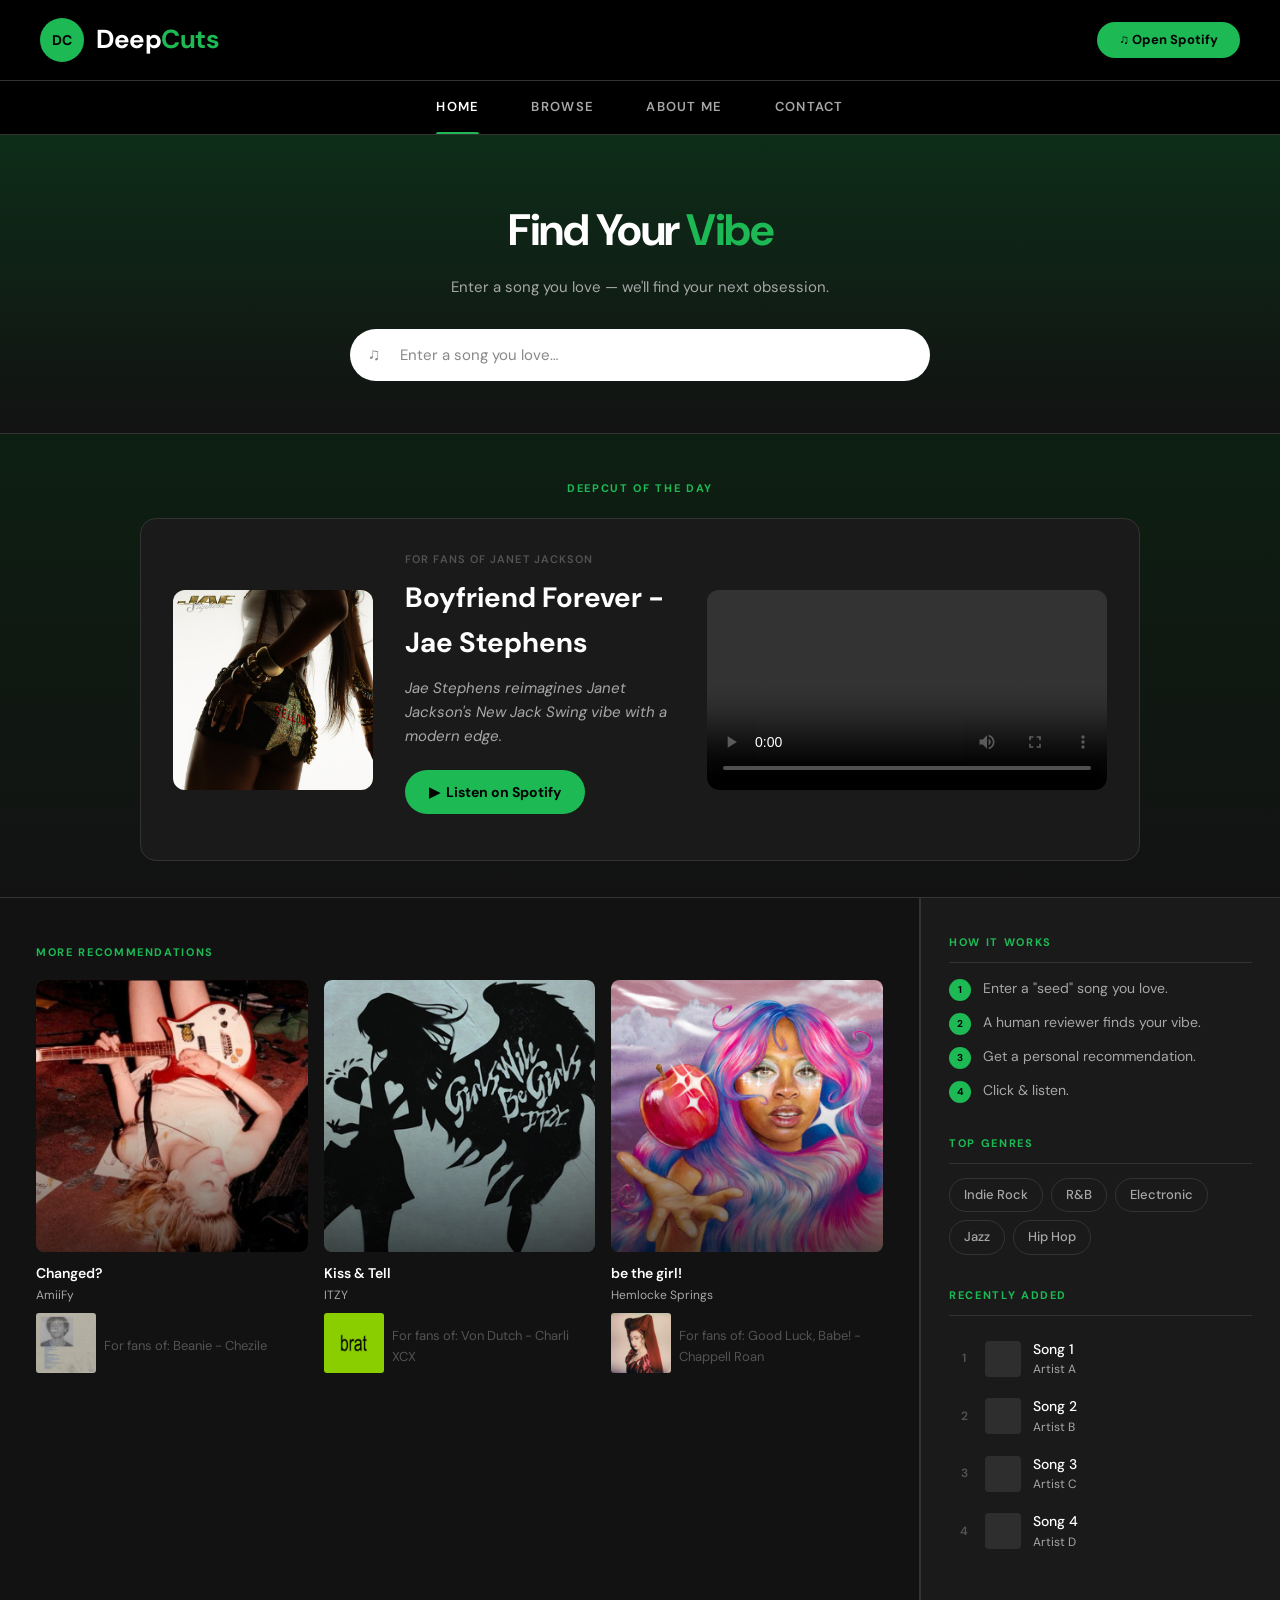
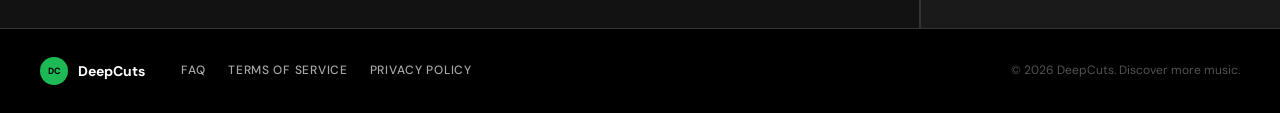
==== commit 7e1f9944: "Increase video width from 280px to 400px" ====
--- a/index.html
+++ b/index.html
@@ -52,7 +52,7 @@
         <a href="https://open.spotify.com/track/6o4tdluxrx4gDOyuweL866?si=fa3138bc7e5a4d0a" target="_blank" class="btn-play">&#9654;&nbsp; Listen on Spotify</a>
       </div>
       <!-- video tag -->
-      <video controls style="width: 280px; border-radius: 12px; flex-shrink: 0; background: #2e2e2e;">
+      <video controls style="width: 400px; border-radius: 12px; flex-shrink: 0; background: #2e2e2e;">
         <source src="BFFE.mp4" type="video/mp4">
         Your browser does not support the video tag.
       </video>
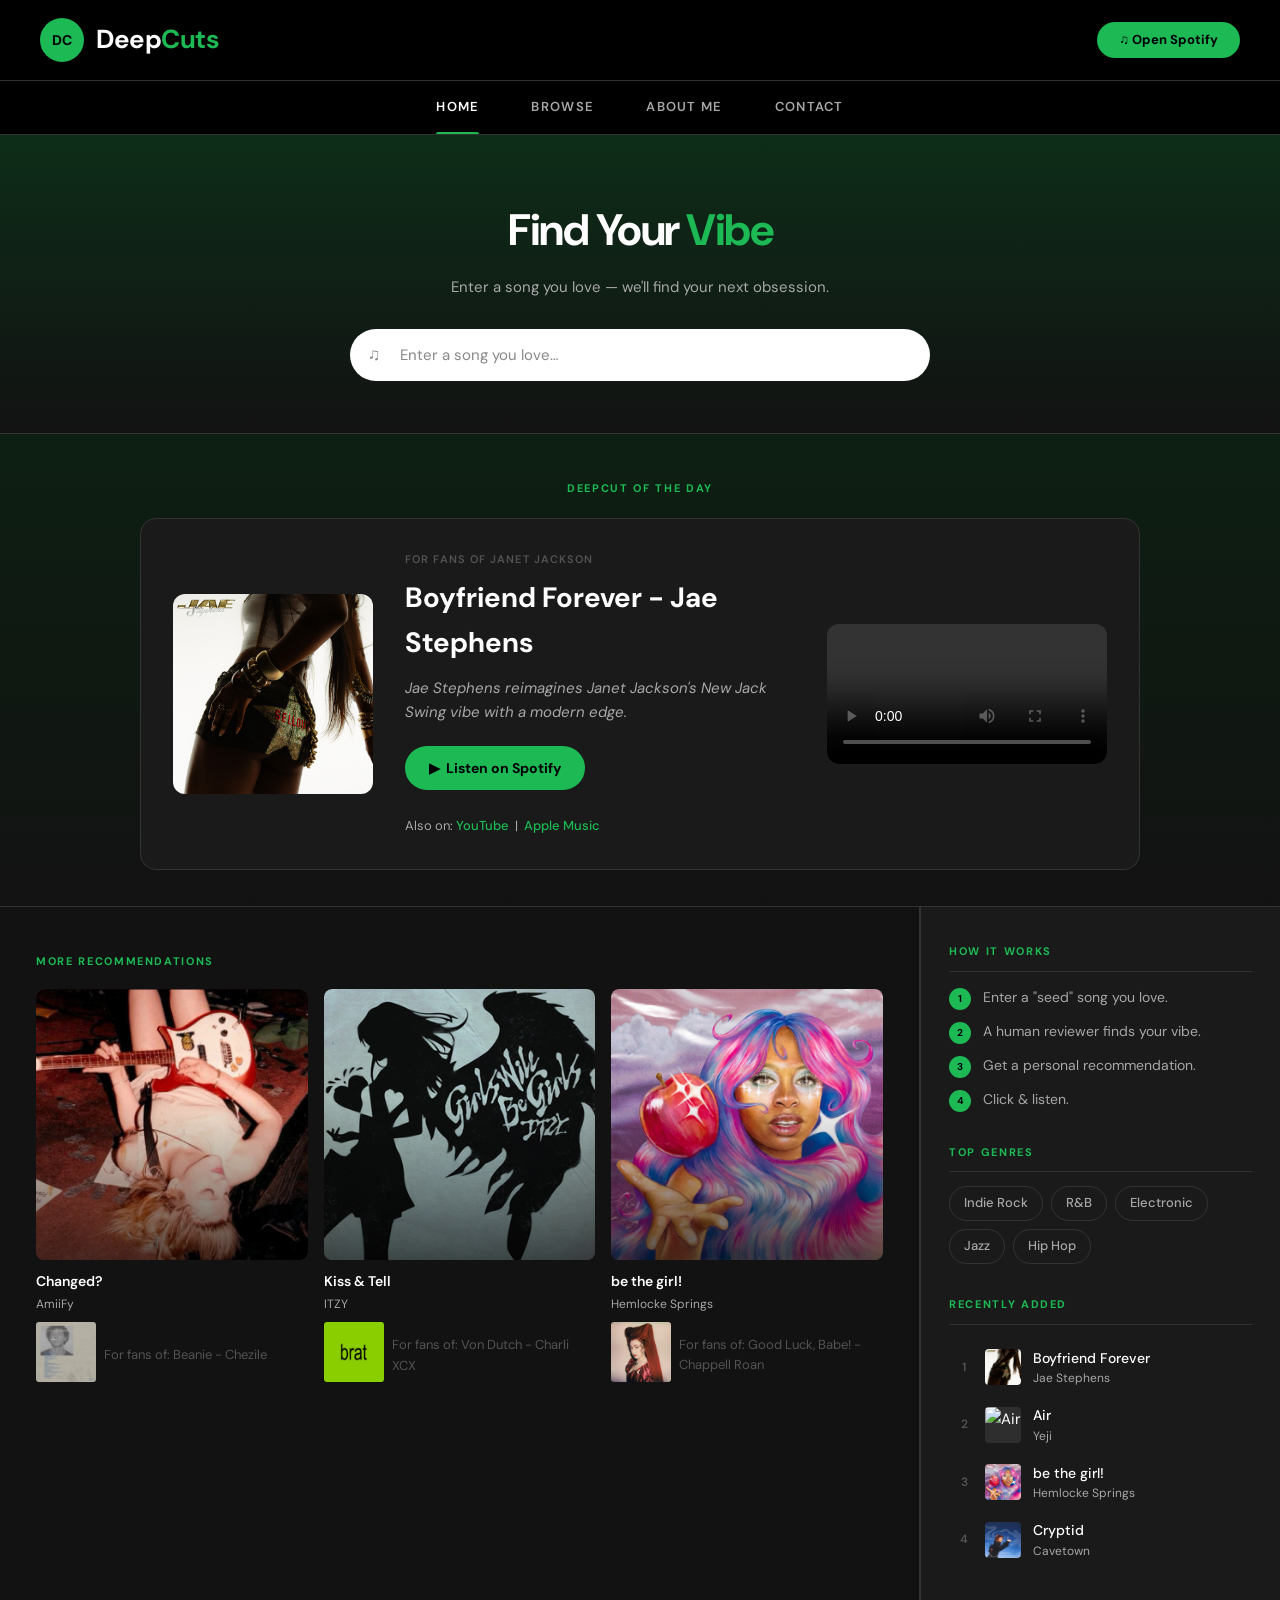
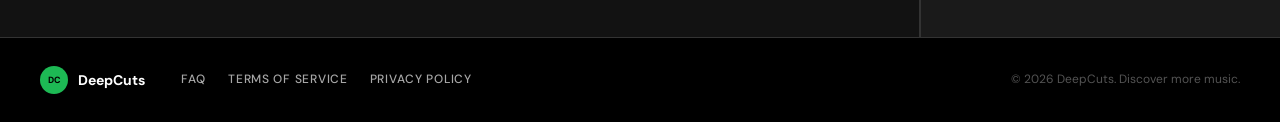
==== commit 58c4ee6b: "Add files via upload" ====
--- a/index.html
+++ b/index.html
@@ -50,9 +50,10 @@
         <h2 style="font-size: 28px; font-weight: 700; margin-bottom: 10px;">Boyfriend Forever - Jae Stephens</h2>
         <p style="font-size: 15px; color: #a7a7a7; font-style: italic; margin-bottom: 22px;">Jae Stephens reimagines Janet Jackson's New Jack Swing vibe with a modern edge.</p>
         <a href="https://open.spotify.com/track/6o4tdluxrx4gDOyuweL866?si=fa3138bc7e5a4d0a" target="_blank" class="btn-play">&#9654;&nbsp; Listen on Spotify</a>
+        <p class="listen-links" style="margin-top: 12px;">Also on: <a href="#">YouTube</a> &nbsp;|&nbsp; <a href="#">Apple Music</a></p>
       </div>
       <!-- video tag -->
-      <video controls style="width: 400px; border-radius: 12px; flex-shrink: 0; background: #2e2e2e;">
+      <video controls style="width: 280px; border-radius: 12px; flex-shrink: 0; background: #2e2e2e;">
         <source src="BFFE.mp4" type="video/mp4">
         Your browser does not support the video tag.
       </video>
@@ -146,39 +147,39 @@
         <div class="recent-list">
           <div class="recent-item">
             <span class="recent-num">1</span>
-            <div class="recent-thumb"></div>
-            <div class="recent-info">
-              <p class="recent-song">Song 1</p>
-              <p class="recent-artist">Artist A</p>
-            </div>
-            <div class="recent-play">&#9654;</div>
+            <div class="recent-thumb"><img src="TotalSellout.jpg" alt="Boyfriend Forever"></div>
+            <div class="recent-info">
+              <p class="recent-song">Boyfriend Forever</p>
+              <p class="recent-artist">Jae Stephens</p>
+            </div>
+            <a href="https://open.spotify.com/track/6o4tdluxrx4gDOyuweL866?si=fa3138bc7e5a4d0a" target="_blank"><div class="recent-play">&#9654;</div></a>
           </div>
           <div class="recent-item">
             <span class="recent-num">2</span>
-            <div class="recent-thumb"></div>
-            <div class="recent-info">
-              <p class="recent-song">Song 2</p>
-              <p class="recent-artist">Artist B</p>
-            </div>
-            <div class="recent-play">&#9654;</div>
+            <div class="recent-thumb"><img src="Yeji.jpg" alt="Air"></div>
+            <div class="recent-info">
+              <p class="recent-song">Air</p>
+              <p class="recent-artist">Yeji</p>
+            </div>
+            <a href="https://open.spotify.com/track/6HSns0qPQQfgekCrBF0Dkf?si=9fa74fea4b2b48c7" target="_blank"><div class="recent-play">&#9654;</div></a>
           </div>
           <div class="recent-item">
             <span class="recent-num">3</span>
-            <div class="recent-thumb"></div>
-            <div class="recent-info">
-              <p class="recent-song">Song 3</p>
-              <p class="recent-artist">Artist C</p>
-            </div>
-            <div class="recent-play">&#9654;</div>
+            <div class="recent-thumb"><img src="Hemlocke.jpg" alt="be the girl!"></div>
+            <div class="recent-info">
+              <p class="recent-song">be the girl!</p>
+              <p class="recent-artist">Hemlocke Springs</p>
+            </div>
+            <a href="https://open.spotify.com/track/1jHNzk2mWZ8VnGcVewl4Nn" target="_blank"><div class="recent-play">&#9654;</div></a>
           </div>
           <div class="recent-item">
             <span class="recent-num">4</span>
-            <div class="recent-thumb"></div>
-            <div class="recent-info">
-              <p class="recent-song">Song 4</p>
-              <p class="recent-artist">Artist D</p>
-            </div>
-            <div class="recent-play">&#9654;</div>
+            <div class="recent-thumb"><img src="Cavetown.jpg" alt="Cryptid"></div>
+            <div class="recent-info">
+              <p class="recent-song">Cryptid</p>
+              <p class="recent-artist">Cavetown</p>
+            </div>
+            <a href="https://open.spotify.com/track/47Ex8nx2Xob3IB29Ms7e9G?si=ac5601bf7d9c451c" target="_blank"><div class="recent-play">&#9654;</div></a>
           </div>
         </div>
       </div>
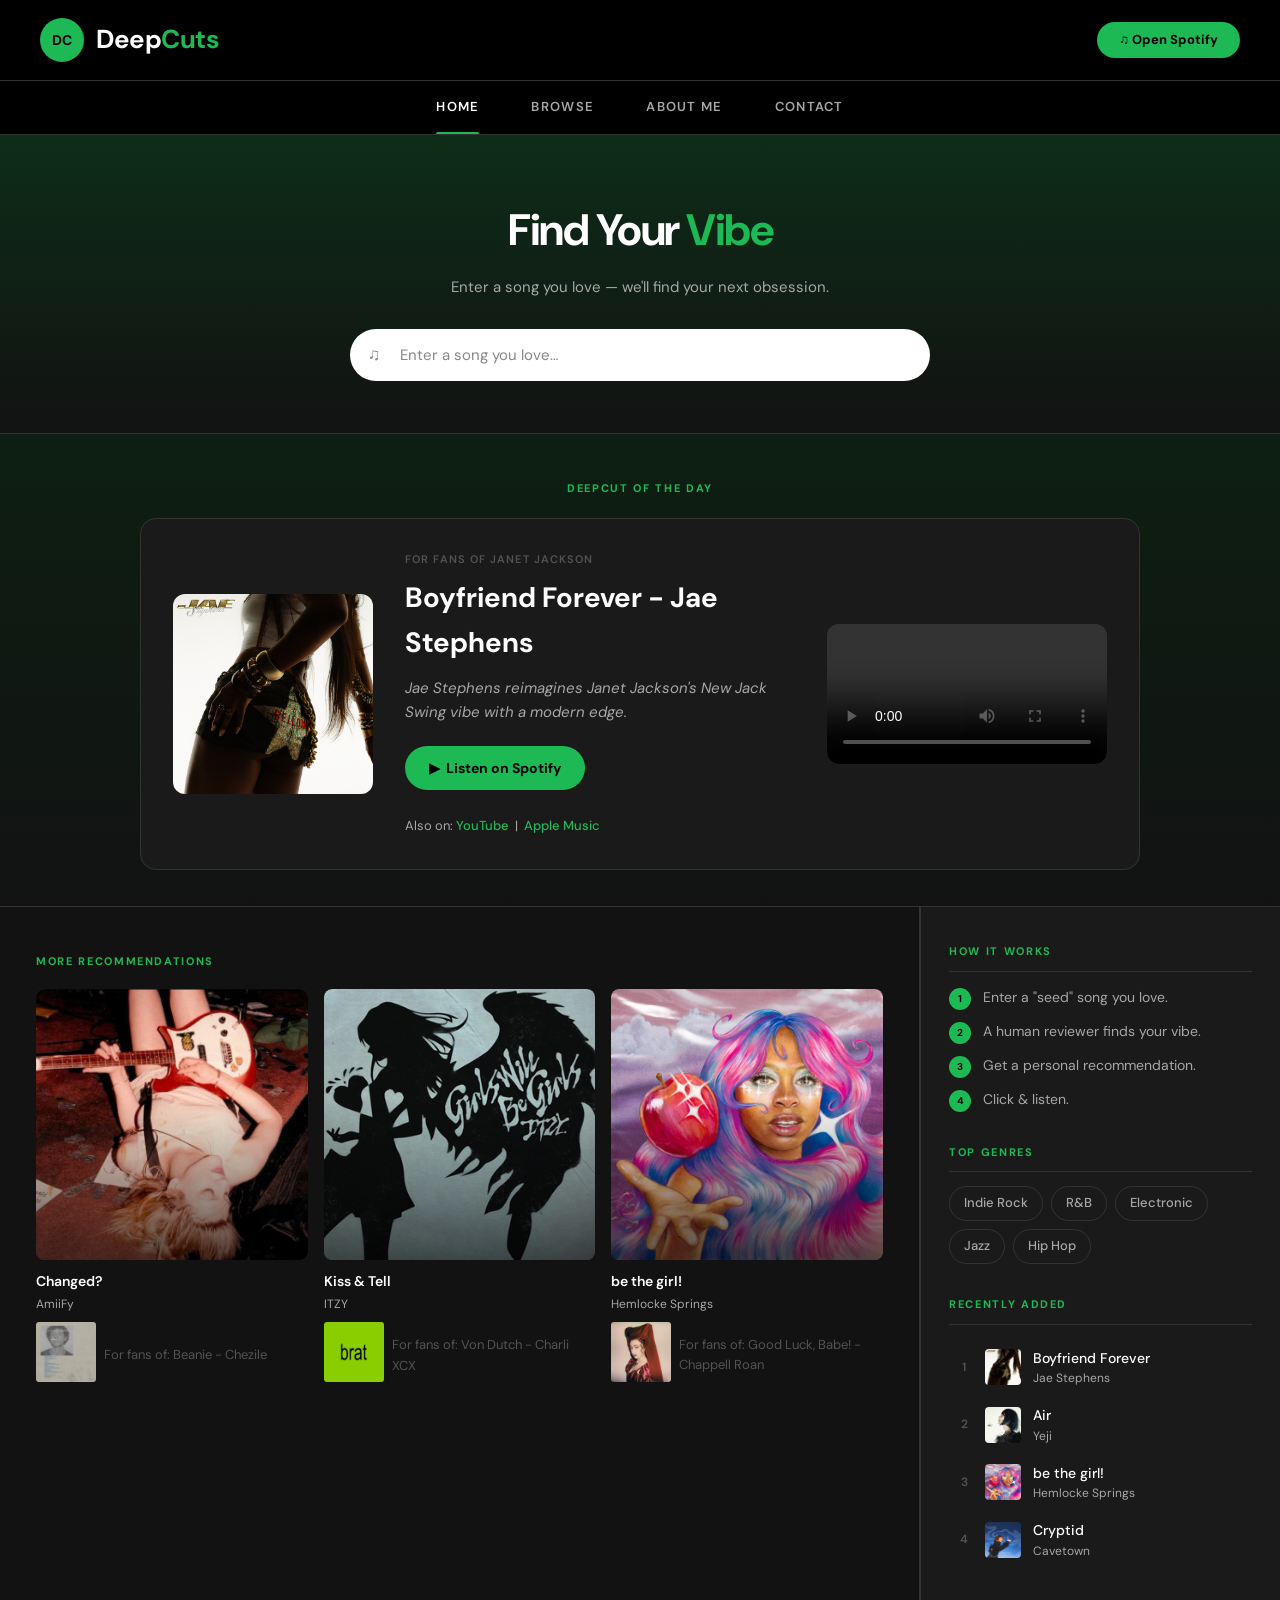
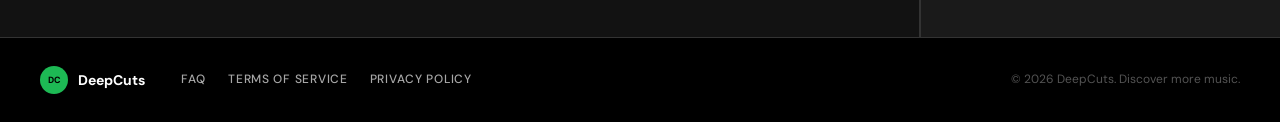
==== commit 0549ffd1: "Update index.html" ====
--- a/index.html
+++ b/index.html
@@ -156,7 +156,7 @@
           </div>
           <div class="recent-item">
             <span class="recent-num">2</span>
-            <div class="recent-thumb"><img src="Yeji.jpg" alt="Air"></div>
+            <div class="recent-thumb"><img src="Yeji.jpeg" alt="Air"></div>
             <div class="recent-info">
               <p class="recent-song">Air</p>
               <p class="recent-artist">Yeji</p>
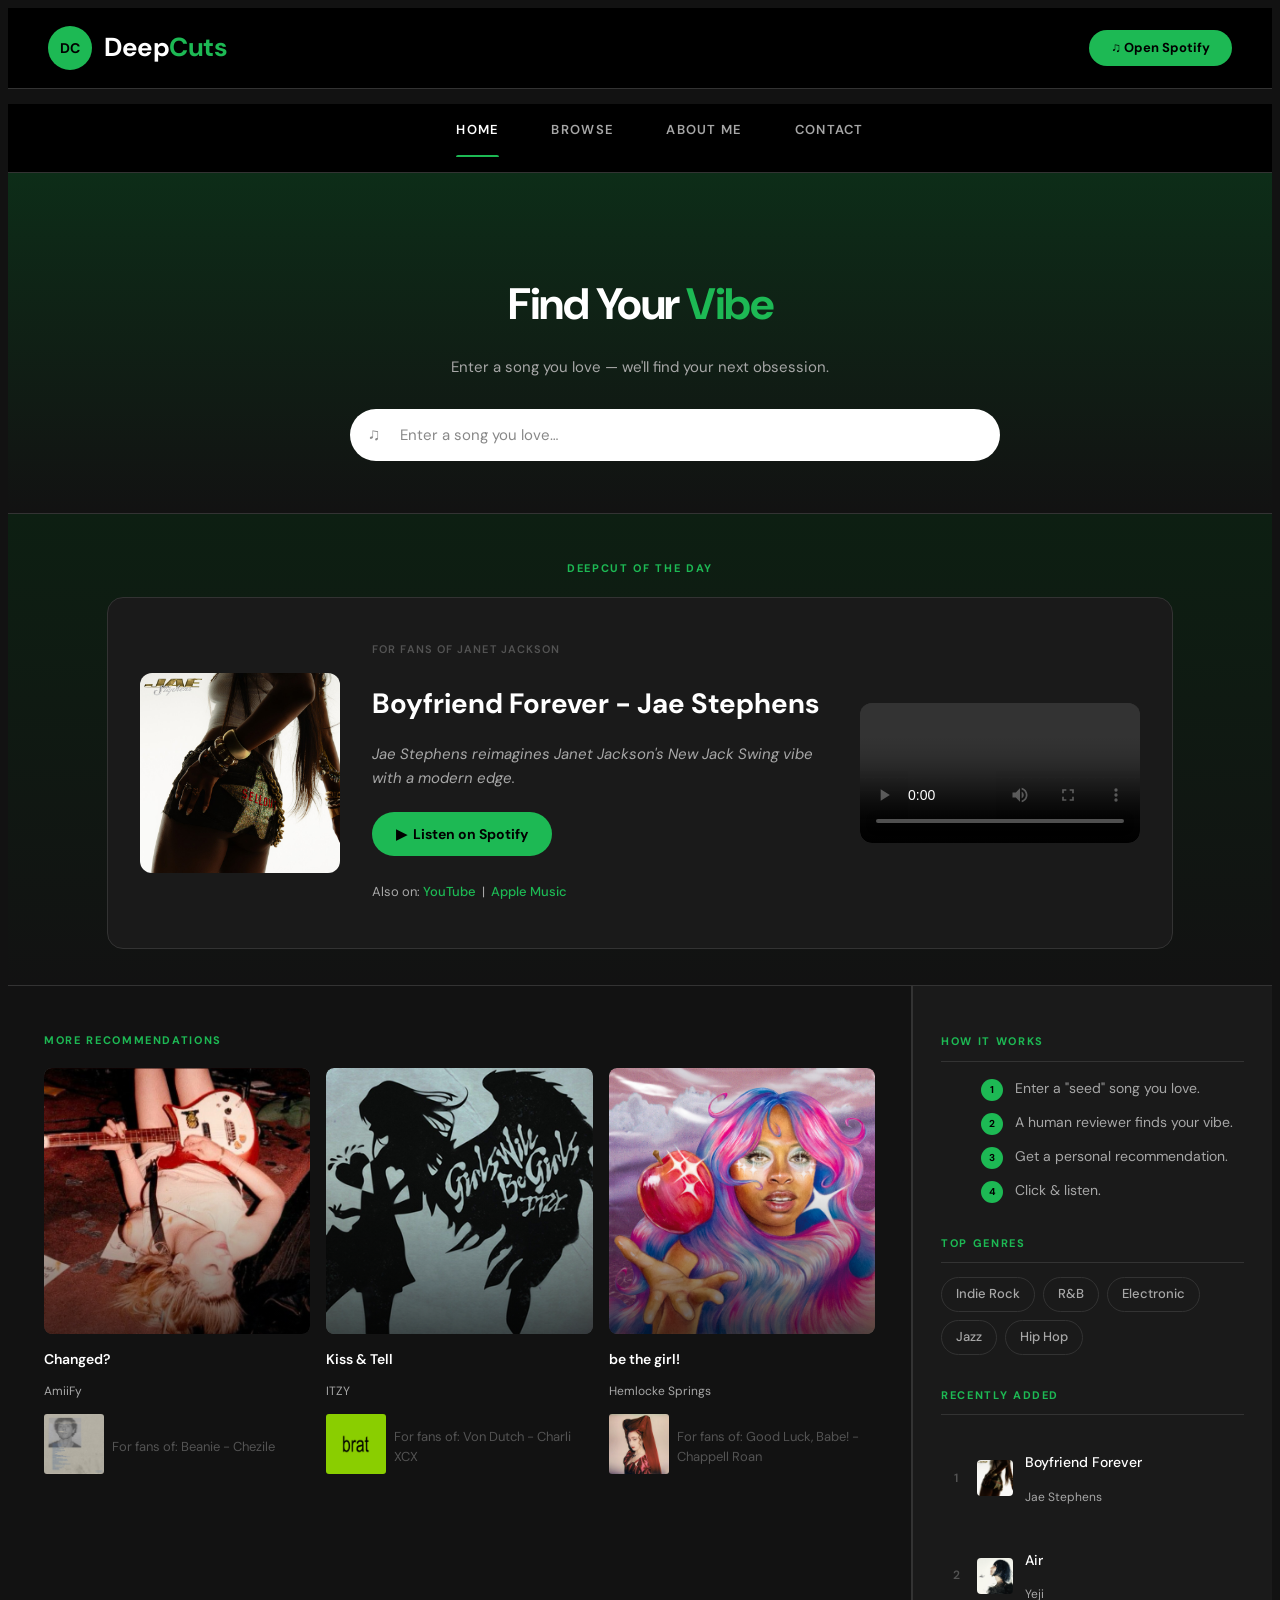
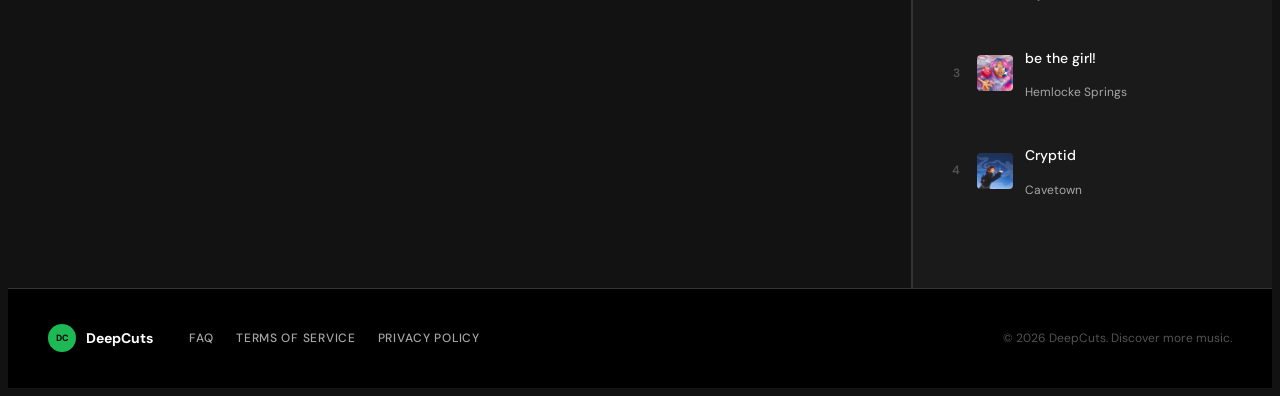
==== commit 5ff5dd5c: "Integrate Google Analytics tracking code Added Google Analytics tracking code to index.html." ====
--- a/index.html
+++ b/index.html
@@ -1,5 +1,14 @@
 <!DOCTYPE html>
 <html lang="en">
+  <!-- Google tag (gtag.js) -->
+<script async src="https://www.googletagmanager.com/gtag/js?id=G-NX3Z7WY6E9"></script>
+<script>
+  window.dataLayer = window.dataLayer || [];
+  function gtag(){dataLayer.push(arguments);}
+  gtag('js', new Date());
+
+  gtag('config', 'G-NX3Z7WY6E9');
+</script>
 <head>
   <meta charset="UTF-8">
   <meta name="viewport" content="width=device-width, initial-scale=1.0">
--- a/style.css
+++ b/style.css
@@ -1,4 +1,13 @@
 /* DeepCuts - Main Stylesheet */
+<!-- Google tag (gtag.js) -->
+<script async src="https://www.googletagmanager.com/gtag/js?id=G-NX3Z7WY6E9"></script>
+<script>
+  window.dataLayer = window.dataLayer || [];
+  function gtag(){dataLayer.push(arguments);}
+  gtag('js', new Date());
+
+  gtag('config', 'G-NX3Z7WY6E9');
+</script>
 
 *, *::before, *::after { box-sizing: border-box; margin: 0; padding: 0; }
 
